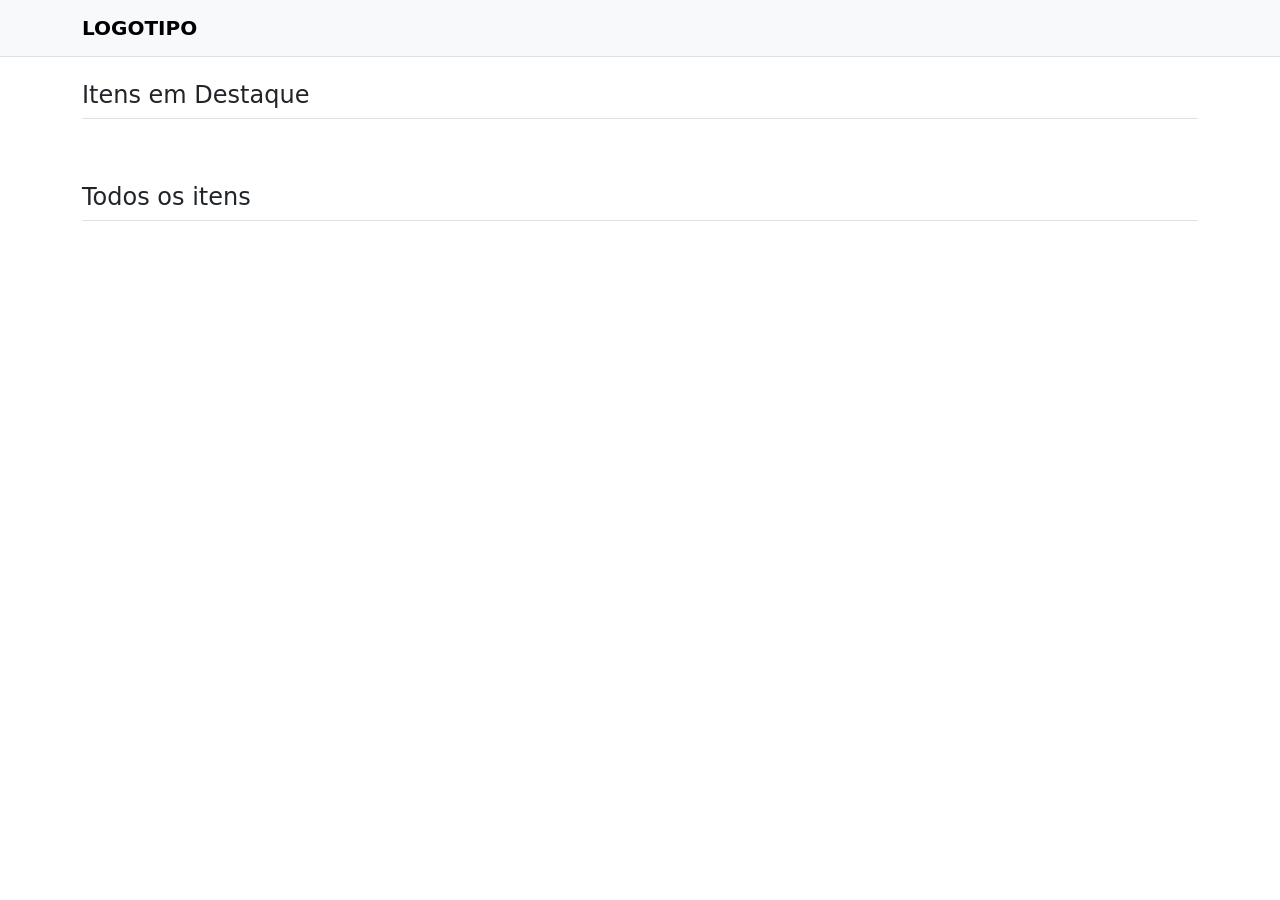
==== index.html @ 54a82252 "Componentes do bootstrap" ====
<!DOCTYPE html>
<html lang="pt-BR">
<head>
    <meta charset="UTF-8">
    <meta name="viewport" content="width=device-width, initial-scale=1.0">
    <title>Lugares e Atrações - Home</title>
    <link href="https://cdn.jsdelivr.net/npm/bootstrap@5.3.2/dist/css/bootstrap.min.css" rel="stylesheet">
    <link rel="stylesheet" href="assets/css/styles.css">
</head>
<body>
    <nav class="navbar navbar-light bg-light border-bottom">
        <div class="container">
            <a class="navbar-brand fw-bold" href="index.html">LOGOTIPO</a>
        </div>
    </nav>

    <div class="container mt-4">
        <h4 class="mb-3 border-bottom pb-2">Itens em Destaque</h4>
        <div id="carouselDestaques" class="carousel slide" data-bs-ride="carousel">
            <div class="carousel-inner" id="carousel-inner-content"></div>
            <button class="carousel-control-prev" type="button" data-bs-target="#carouselDestaques" data-bs-slide="prev">
                <span class="carousel-control-prev-icon" aria-hidden="true"></span>
                <span class="visually-hidden">Anterior</span>
            </button>
            <button class="carousel-control-next" type="button" data-bs-target="#carouselDestaques" data-bs-slide="next">
                <span class="carousel-control-next-icon" aria-hidden="true"></span>
                <span class="visually-hidden">Próximo</span>
            </button>
        </div>
    </div>

    <div class="container mt-5">
        <h4 class="mb-3 border-bottom pb-2">Todos os itens</h4>
        <div class="row" id="cards-container"></div>
    </div>

    <script src="https://cdn.jsdelivr.net/npm/bootstrap@5.3.2/dist/js/bootstrap.bundle.min.js"></script>
    <script src="assets/js/app.js"></script>
</body>
</html>
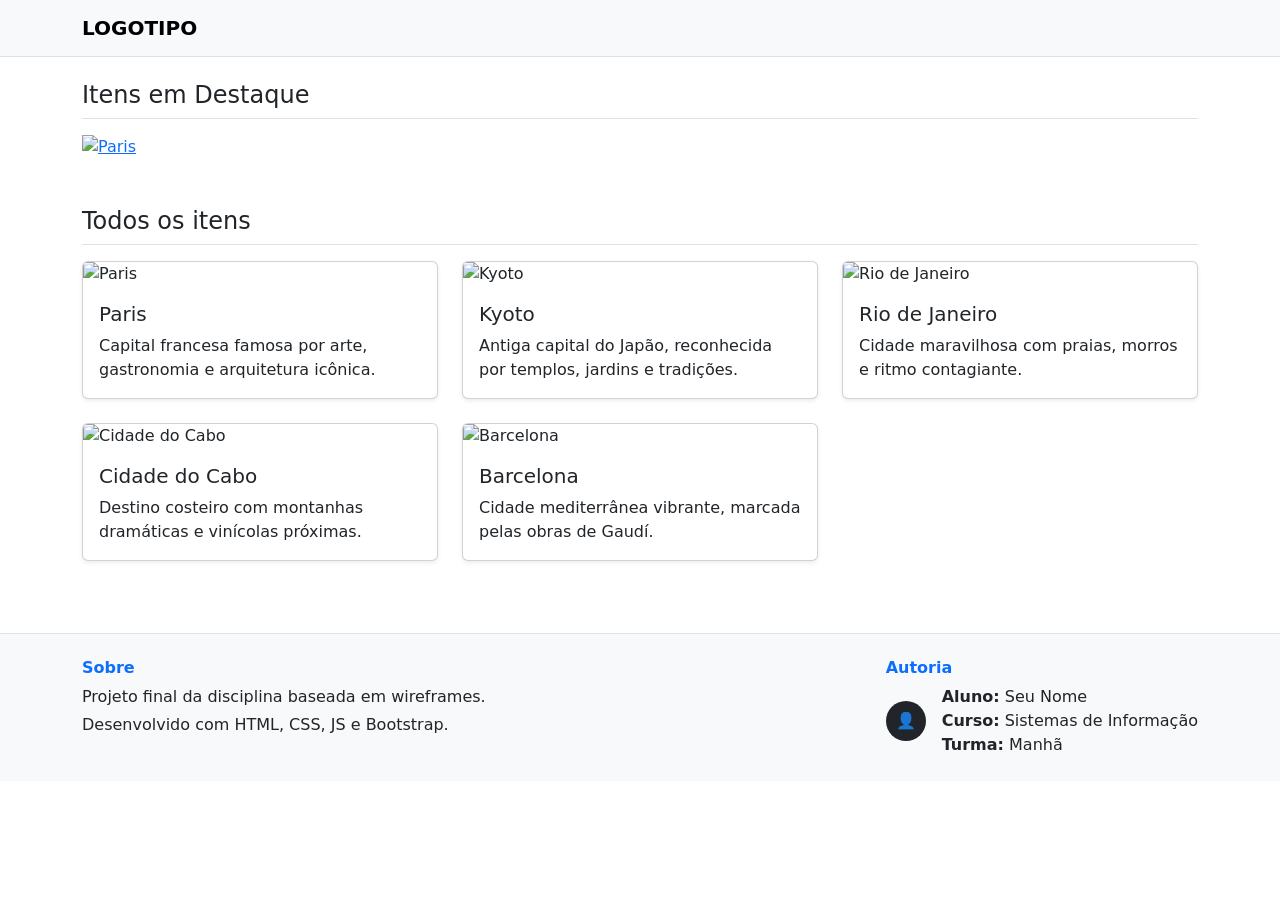
==== commit a4661358: "Ajuste de responsividade e formatação do rodapé" ====
--- a/index.html
+++ b/index.html
@@ -34,6 +34,27 @@
         <div class="row" id="cards-container"></div>
     </div>
 
+    <footer class="bg-light mt-5 border-top pb-4 pt-4">
+        <div class="container d-flex flex-column flex-md-row justify-content-between">
+            <div class="mb-3 mb-md-0">
+                <h6 class="text-primary fw-bold">Sobre</h6>
+                <p class="mb-1">Projeto final da disciplina baseada em wireframes.</p>
+                <p class="mb-0">Desenvolvido com HTML, CSS, JS e Bootstrap.</p>
+            </div>
+            <div>
+                <h6 class="text-primary fw-bold">Autoria</h6>
+                <div class="d-flex align-items-center">
+                    <div class="bg-dark text-white rounded-circle d-flex justify-content-center align-items-center me-3" style="width: 40px; height: 40px;">👤</div>
+                    <div>
+                        <p class="mb-0"><strong>Aluno:</strong> Seu Nome</p>
+                        <p class="mb-0"><strong>Curso:</strong> Sistemas de Informação</p>
+                        <p class="mb-0"><strong>Turma:</strong> Manhã</p>
+                    </div>
+                </div>
+            </div>
+        </div>
+    </footer>
+
     <script src="https://cdn.jsdelivr.net/npm/bootstrap@5.3.2/dist/js/bootstrap.bundle.min.js"></script>
     <script src="assets/js/app.js"></script>
 </body>
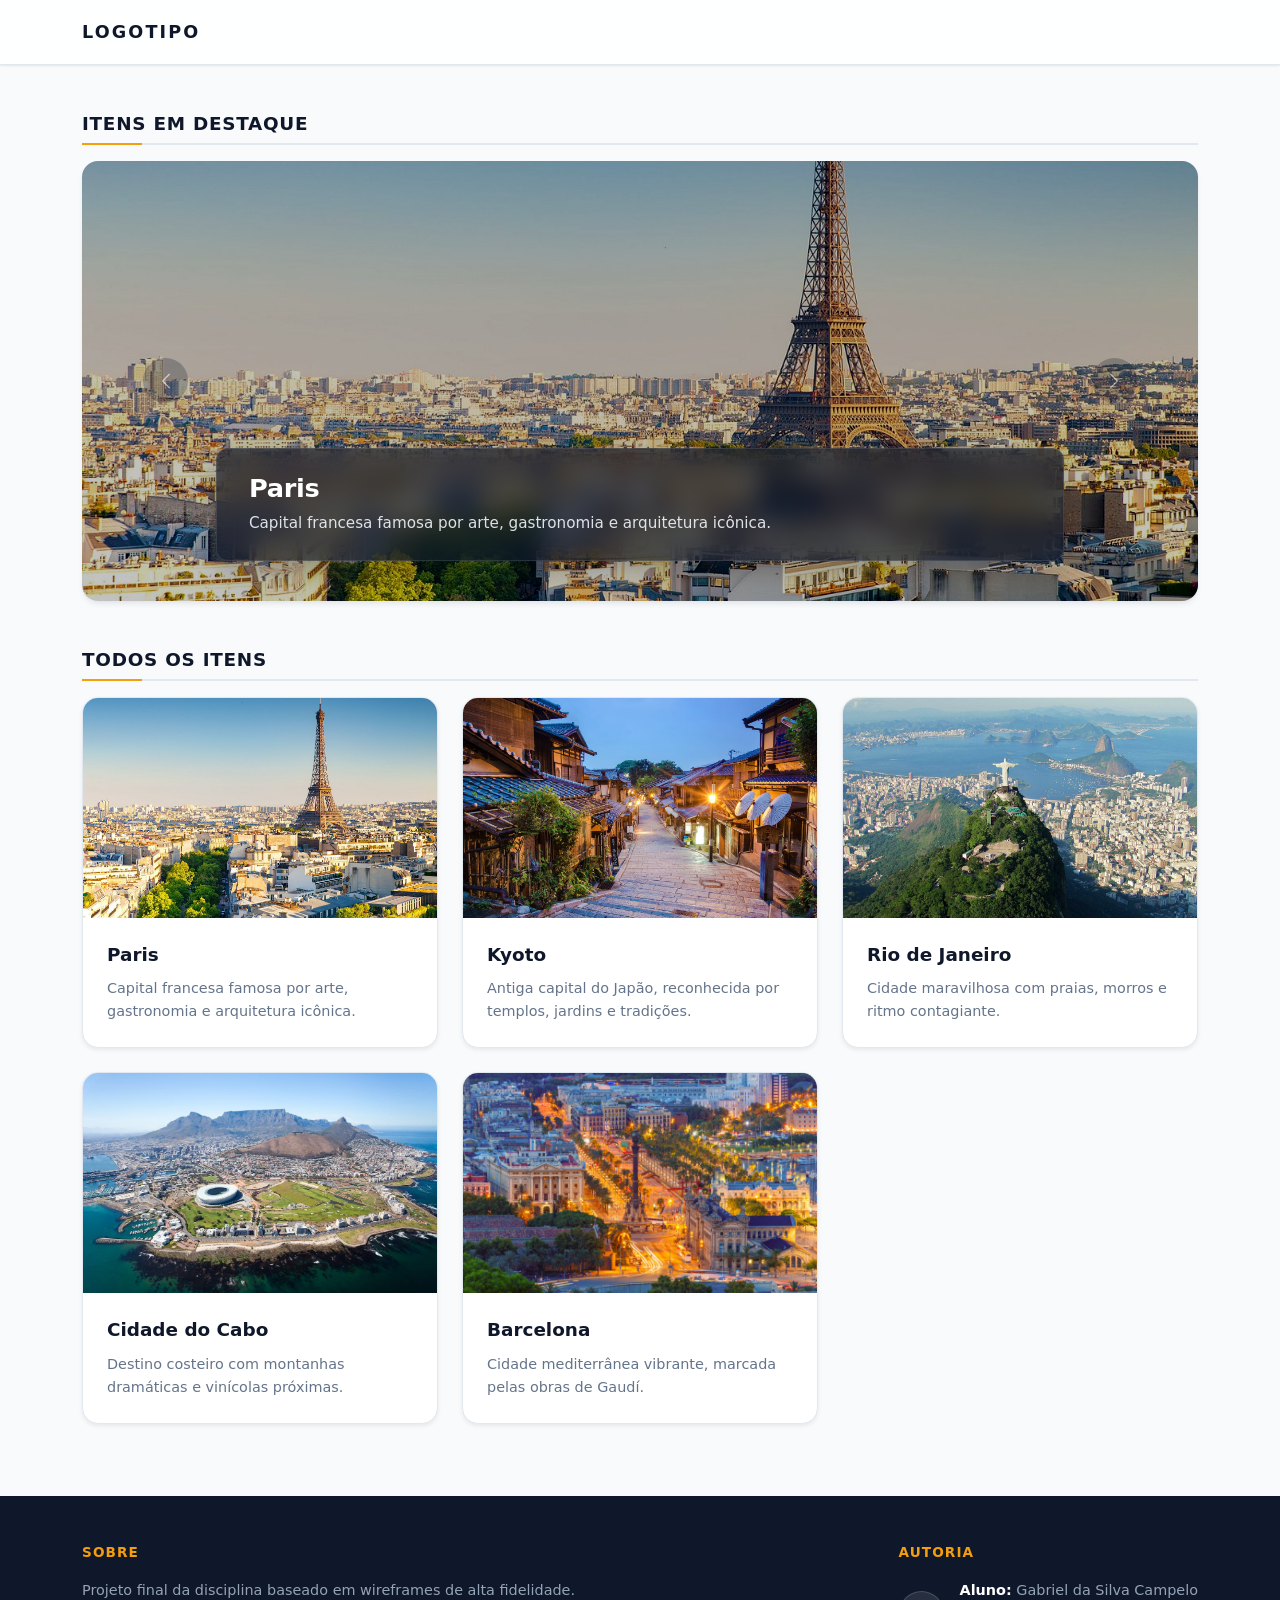
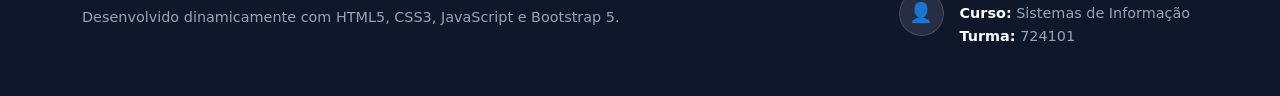
==== commit 8ccfaf3e: "Commit Final" ====
--- a/index.html
+++ b/index.html
@@ -5,7 +5,7 @@
     <meta name="viewport" content="width=device-width, initial-scale=1.0">
     <title>Lugares e Atrações - Home</title>
     <link href="https://cdn.jsdelivr.net/npm/bootstrap@5.3.2/dist/css/bootstrap.min.css" rel="stylesheet">
-    <link rel="stylesheet" href="assets/css/styles.css">
+    <link rel="stylesheet" href="assets/css/style.css">
 </head>
 <body>
     <nav class="navbar navbar-light bg-light border-bottom">
@@ -34,21 +34,25 @@
         <div class="row" id="cards-container"></div>
     </div>
 
-    <footer class="bg-light mt-5 border-top pb-4 pt-4">
-        <div class="container d-flex flex-column flex-md-row justify-content-between">
-            <div class="mb-3 mb-md-0">
-                <h6 class="text-primary fw-bold">Sobre</h6>
-                <p class="mb-1">Projeto final da disciplina baseada em wireframes.</p>
-                <p class="mb-0">Desenvolvido com HTML, CSS, JS e Bootstrap.</p>
-            </div>
-            <div>
-                <h6 class="text-primary fw-bold">Autoria</h6>
-                <div class="d-flex align-items-center">
-                    <div class="bg-dark text-white rounded-circle d-flex justify-content-center align-items-center me-3" style="width: 40px; height: 40px;">👤</div>
+    <footer class="mt-5">
+        <div class="container">
+            <div class="row">
+                <div class="col-md-6 mb-4 mb-md-0">
+                    <h6 class="fw-bold">Sobre</h6>
+                    <p class="mb-1">Projeto final da disciplina baseado em wireframes de alta fidelidade.</p>
+                    <p class="mb-0">Desenvolvido dinamicamente com HTML5, CSS3, JavaScript e Bootstrap 5.</p>
+                </div>
+                <div class="col-md-6 d-flex justify-content-md-end">
                     <div>
-                        <p class="mb-0"><strong>Aluno:</strong> Seu Nome</p>
-                        <p class="mb-0"><strong>Curso:</strong> Sistemas de Informação</p>
-                        <p class="mb-0"><strong>Turma:</strong> Manhã</p>
+                        <h6 class="fw-bold">Autoria</h6>
+                        <div class="d-flex align-items-center">
+                            <div class="avatar-box text-white me-3">👤</div>
+                            <div>
+                                <p class="mb-0"><strong>Aluno:</strong> Gabriel da Silva Campelo</p>
+                                <p class="mb-0"><strong>Curso:</strong> Sistemas de Informação</p>
+                                <p class="mb-0"><strong>Turma:</strong> 724101</p>
+                            </div>
+                        </div>
                     </div>
                 </div>
             </div>
--- a/assets/css/style.css
+++ b/assets/css/style.css
@@ -0,0 +1,373 @@
+:root {
+    --brand-primary: #0f172a;       
+    --brand-accent: #f59e0b;        
+    --brand-accent-hover: #d97706;  
+    --bg-global: #f8fafc;           
+    --bg-card: #ffffff;             
+    
+    --text-main: #334155;           
+    --text-muted: #64748b;          
+    
+    --card-radius: 16px;            
+    --inner-radius: 12px;           
+    --transition-smooth: cubic-bezier(0.16, 1, 0.3, 1); 
+    
+    --shadow-sm: 0 1px 3px rgba(15, 23, 42, 0.03), 0 1px 2px rgba(15, 23, 42, 0.06);
+    --shadow-md: 0 4px 6px -1px rgba(15, 23, 42, 0.08), 0 2px 4px -2px rgba(15, 23, 42, 0.04);
+    --shadow-lg: 0 20px 25px -5px rgba(15, 23, 42, 0.12), 0 8px 10px -6px rgba(15, 23, 42, 0.06);
+}
+
+*, *::before, *::after {
+    box-sizing: border-box;
+}
+
+body {
+    background-color: var(--bg-global);
+    color: var(--text-main);
+    font-family: 'Inter', system-ui, -apple-system, "Segoe UI", Roboto, sans-serif;
+    -webkit-font-smoothing: antialiased;
+    -moz-osx-font-smoothing: grayscale;
+    overflow-x: hidden;
+}
+
+.container > h4,
+#detalhe-container > h4 {
+    color: var(--brand-primary);
+    font-size: 1.15rem;
+    font-weight: 800;
+    letter-spacing: 0.04em;
+    text-transform: uppercase;
+    position: relative;
+    padding-bottom: 0.75rem;
+    margin-top: 3rem;
+    margin-bottom: 1.5rem;
+    border-bottom: 2px solid #e2e8f0 !important;
+}
+
+.container > h4::after,
+#detalhe-container > h4::after {
+    content: '';
+    position: absolute;
+    bottom: -2px;
+    left: 0;
+    width: 60px;
+    height: 2px;
+    background-color: var(--brand-accent);
+}
+
+.navbar {
+    background-color: rgba(255, 255, 255, 0.85) !important;
+    backdrop-filter: blur(12px);
+    -webkit-backdrop-filter: blur(12px);
+    border-bottom: 1px solid #e2e8f0 !important;
+    padding: 0.85rem 0;
+    box-shadow: var(--shadow-sm);
+}
+
+.navbar-brand {
+    color: var(--brand-primary) !important;
+    font-weight: 800;
+    font-size: 1.1rem;
+    letter-spacing: 0.12em;
+    transition: color 0.2s var(--transition-smooth);
+}
+
+.navbar-brand:hover {
+    color: var(--brand-accent) !important;
+}
+
+.navbar .fs-4 {
+    color: var(--text-muted);
+    transition: transform 0.2s var(--transition-smooth), color 0.2s;
+}
+
+.navbar .fs-4:hover {
+    color: var(--brand-primary);
+    transform: translateX(-3px);
+}
+
+#carouselDestaques {
+    border-radius: var(--card-radius);
+    overflow: hidden;
+    box-shadow: var(--shadow-md);
+}
+
+.carousel-item img {
+    height: 440px;
+    object-fit: cover;
+    width: 100%;
+    filter: brightness(0.75) contrast(1.05);
+    transition: transform 0.5s var(--transition-smooth);
+}
+
+.carousel-item-next, .carousel-item-prev, .carousel-item.active {
+    display: block;
+}
+
+.carousel-caption {
+    background: rgba(15, 23, 42, 0.65);
+    backdrop-filter: blur(12px);
+    -webkit-backdrop-filter: blur(12px);
+    border: 1px solid rgba(255, 255, 255, 0.1);
+    border-radius: var(--inner-radius);
+    padding: 1.5rem 2rem;
+    bottom: 2.5rem;
+    left: 12%;
+    right: 12%;
+    text-align: left;
+    box-shadow: 0 10px 30px rgba(0, 0, 0, 0.25);
+}
+
+.carousel-caption h5 {
+    font-size: 1.6rem;
+    font-weight: 800;
+    color: #ffffff;
+    margin-bottom: 0.5rem;
+    letter-spacing: -0.01em;
+}
+
+.carousel-caption p {
+    font-size: 0.95rem;
+    color: rgba(241, 245, 249, 0.9);
+    line-height: 1.6;
+    margin-bottom: 0;
+}
+
+.carousel-control-prev-icon,
+.carousel-control-next-icon {
+    background-color: rgba(15, 23, 42, 0.5);
+    backdrop-filter: blur(4px);
+    border-radius: 50%;
+    padding: 1.4rem;
+    background-size: 40%;
+    transition: background-color 0.2s, transform 0.2s;
+}
+
+.carousel-control-prev:hover .carousel-control-prev-icon,
+.carousel-control-next:hover .carousel-control-next-icon {
+    background-color: rgba(15, 23, 42, 0.8);
+    transform: scale(1.1);
+}
+
+#cards-container .col, 
+#cards-container > div [class*="col-"] {
+    margin-bottom: 1.75rem;
+}
+
+.card {
+    display: flex;
+    flex-direction: column;
+    height: 100%;
+    background: var(--bg-card);
+    border: 1px solid #e2e8f0 !important;
+    border-radius: var(--card-radius) !important;
+    box-shadow: var(--shadow-sm);
+    transition: transform 0.4s var(--transition-smooth), 
+                box-shadow 0.4s var(--transition-smooth), 
+                border-color 0.4s var(--transition-smooth);
+    overflow: hidden;
+}
+
+.card:hover {
+    transform: translateY(-8px);
+    box-shadow: var(--shadow-lg);
+    border-color: #cbd5e1 !important;
+}
+
+.card-img-top {
+    height: 220px;
+    object-fit: cover;
+    width: 100%;
+    border-radius: 0;
+    transition: transform 0.6s var(--transition-smooth);
+}
+
+.card:hover .card-img-top {
+    transform: scale(1.05);
+}
+
+.card-body {
+    flex: 1 1 auto;
+    display: flex;
+    flex-direction: column;
+    padding: 1.5rem;
+}
+
+.card-title {
+    font-size: 1.15rem;
+    font-weight: 700;
+    color: var(--brand-primary);
+    margin-bottom: 0.6rem;
+    line-height: 1.4;
+}
+
+.card-text {
+    font-size: 0.9rem;
+    color: var(--text-muted);
+    line-height: 1.6;
+    margin-bottom: 1.25rem;
+    display: -webkit-box;
+    -webkit-line-clamp: 3;
+    -webkit-box-orient: vertical;
+    overflow: hidden;
+    flex-grow: 1;
+}
+
+.card .btn-primary, 
+.card a.btn {
+    background-color: var(--brand-primary);
+    border-color: var(--brand-primary);
+    font-weight: 600;
+    border-radius: 8px;
+    padding: 0.5rem 1rem;
+    transition: all 0.2s;
+}
+
+.card .btn-primary:hover {
+    background-color: var(--brand-accent);
+    border-color: var(--brand-accent);
+}
+
+#detalhe-container .row.bg-light {
+    background-color: var(--bg-card) !important;
+    border: 1px solid #e2e8f0 !important;
+    border-radius: var(--card-radius) !important;
+    box-shadow: var(--shadow-md);
+    padding: 2rem !important;
+    margin-bottom: 3rem !important;
+}
+
+#detalhe-container #detalhe-imagem {
+    width: 100%;
+    max-height: 420px;
+    object-fit: cover;
+    border-radius: var(--inner-radius);
+    box-shadow: var(--shadow-sm);
+    border: 1px solid #f1f5f9;
+}
+
+#detalhe-container #detalhe-nome {
+    color: var(--brand-primary);
+    font-size: 2.2rem;
+    font-weight: 800;
+    letter-spacing: -0.02em;
+    margin-bottom: 1.5rem;
+}
+
+#detalhe-container .list-group-item {
+    font-size: 0.95rem;
+    padding: 0.85rem 0;
+    border-bottom: 1px solid #f1f5f9 !important;
+    color: var(--text-main);
+    display: flex;
+    align-items: flex-start;
+}
+
+#detalhe-container .list-group-item:last-child {
+    border-bottom: none !important;
+}
+
+#detalhe-container .list-group-item strong {
+    color: var(--brand-primary);
+    min-width: 140px;
+    font-weight: 700;
+    display: inline-block;
+}
+
+#detalhe-container .list-group-item span {
+    color: var(--text-main);
+    flex: 1;
+}
+
+#atracoes-container .card {
+    border-radius: var(--inner-radius) !important;
+    box-shadow: var(--shadow-sm);
+}
+
+.atracao-img {
+    height: 190px;
+    object-fit: cover;
+    width: 100%;
+    border-radius: 0;
+    transition: transform 0.4s var(--transition-smooth);
+}
+
+#atracoes-container .card:hover .atracao-img {
+    transform: scale(1.04);
+}
+
+#atracoes-container .bg-light {
+    background: #ffffff !important;
+    border-top: 1px solid #f1f5f9 !important;
+    padding: 0.9rem 1rem !important;
+}
+
+#atracoes-container h6 {
+    font-size: 0.9rem;
+    font-weight: 700;
+    color: var(--brand-primary);
+    margin-bottom: 0;
+    text-align: center;
+}
+
+footer {
+    background-color: var(--brand-primary) !important;
+    color: #cbd5e1 !important;
+    border-top: none !important;
+    padding-top: 3rem !important;
+    padding-bottom: 3rem !important;
+    margin-top: 5rem !important;
+}
+
+footer h6 {
+    color: var(--brand-accent) !important;
+    font-size: 0.85rem;
+    font-weight: 700;
+    text-transform: uppercase;
+    letter-spacing: 0.08em;
+    margin-bottom: 1.2rem;
+}
+
+footer p {
+    font-size: 0.9rem;
+    color: #94a3b8;
+    line-height: 1.6;
+}
+
+footer strong {
+    color: #ffffff;
+}
+
+footer .avatar-box {
+    background-color: rgba(255, 255, 255, 0.1) !important;
+    border: 1px solid rgba(255, 255, 255, 0.15);
+    font-size: 1.2rem;
+    width: 45px;
+    height: 45px;
+    border-radius: 50%;
+    display: flex;
+    justify-content: center;
+    align-items: center;
+    transition: background-color 0.2s ease;
+}
+
+footer .avatar-box:hover {
+    background-color: rgba(255, 255, 255, 0.2) !important;
+}
+
+@media (max-width: 768px) {
+    footer {
+        padding-top: 2.5rem !important;
+        padding-bottom: 2.5rem !important;
+        text-align: center;
+    }
+    
+    footer .d-flex {
+        justify-content: center !important;
+        text-align: left;
+    }
+    
+    footer .mb-4.mb-md-0 {
+        margin-bottom: 2rem !important;
+    }
+}
